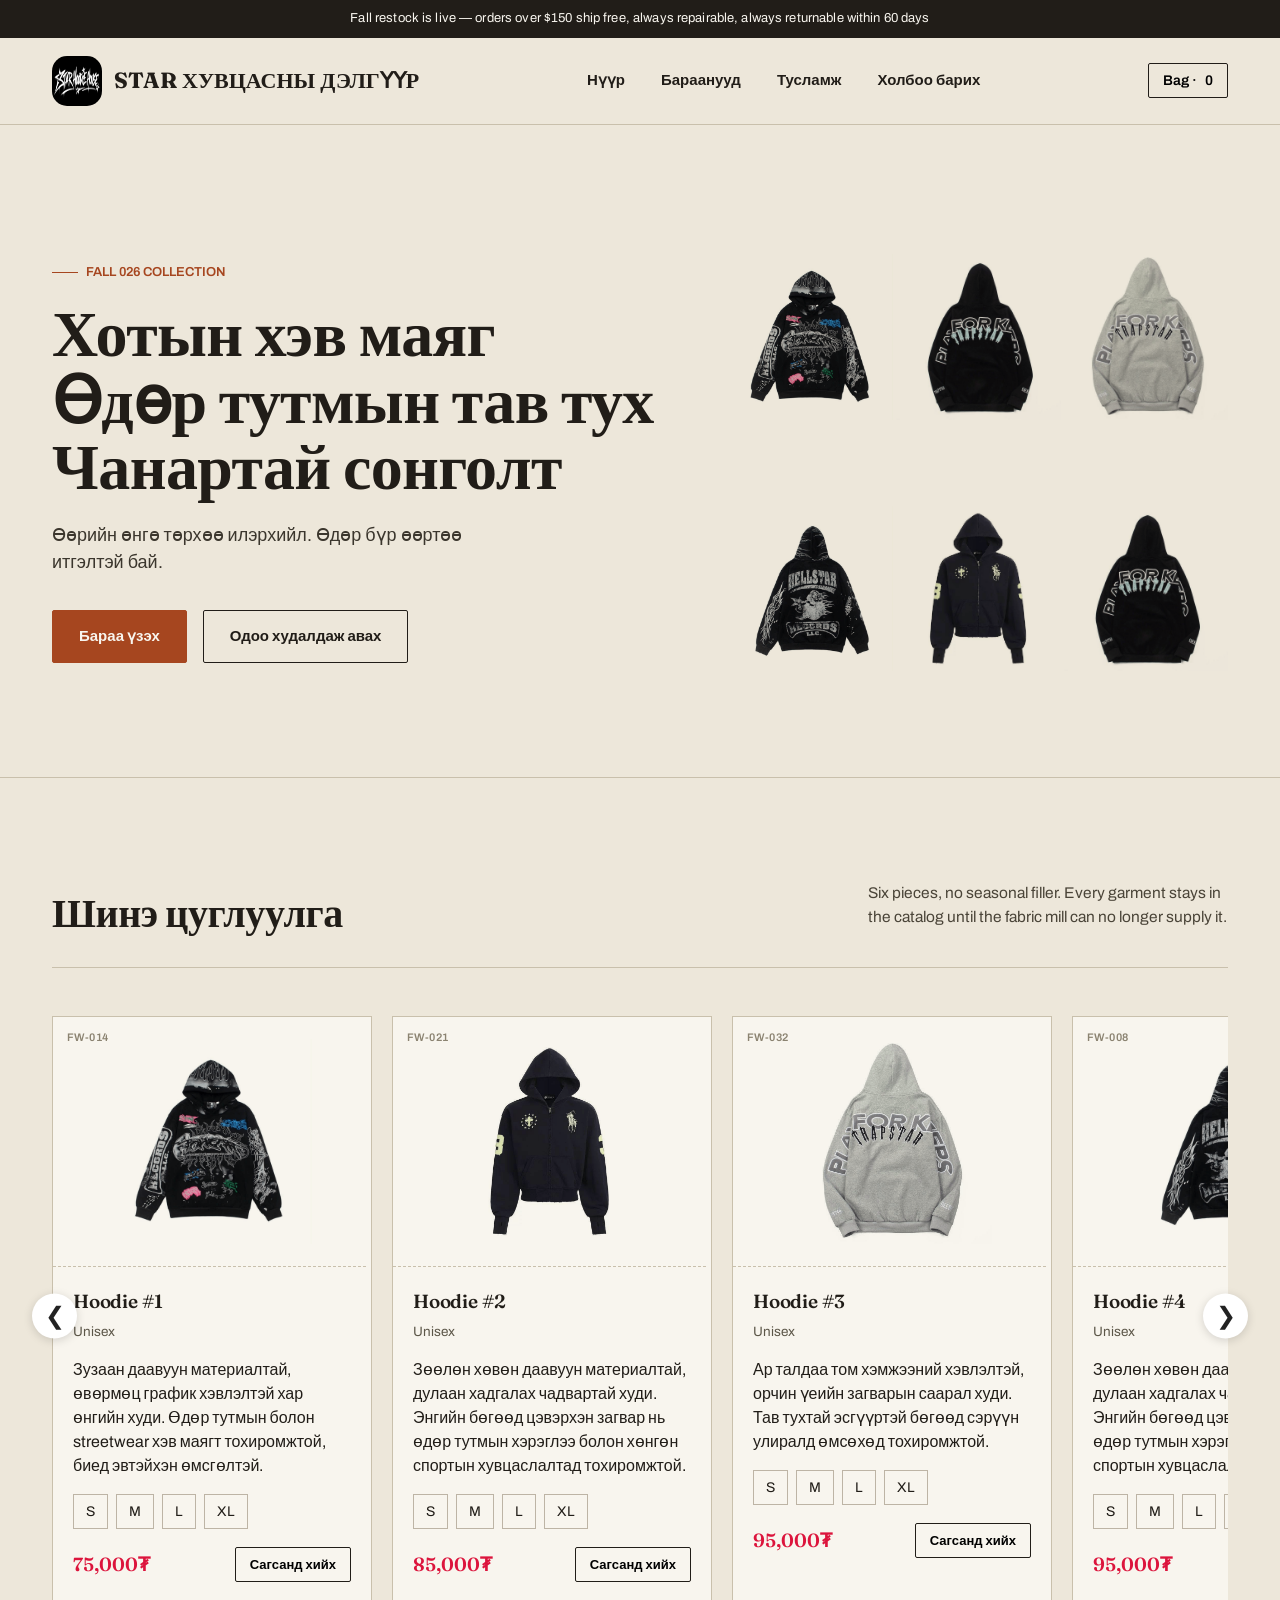
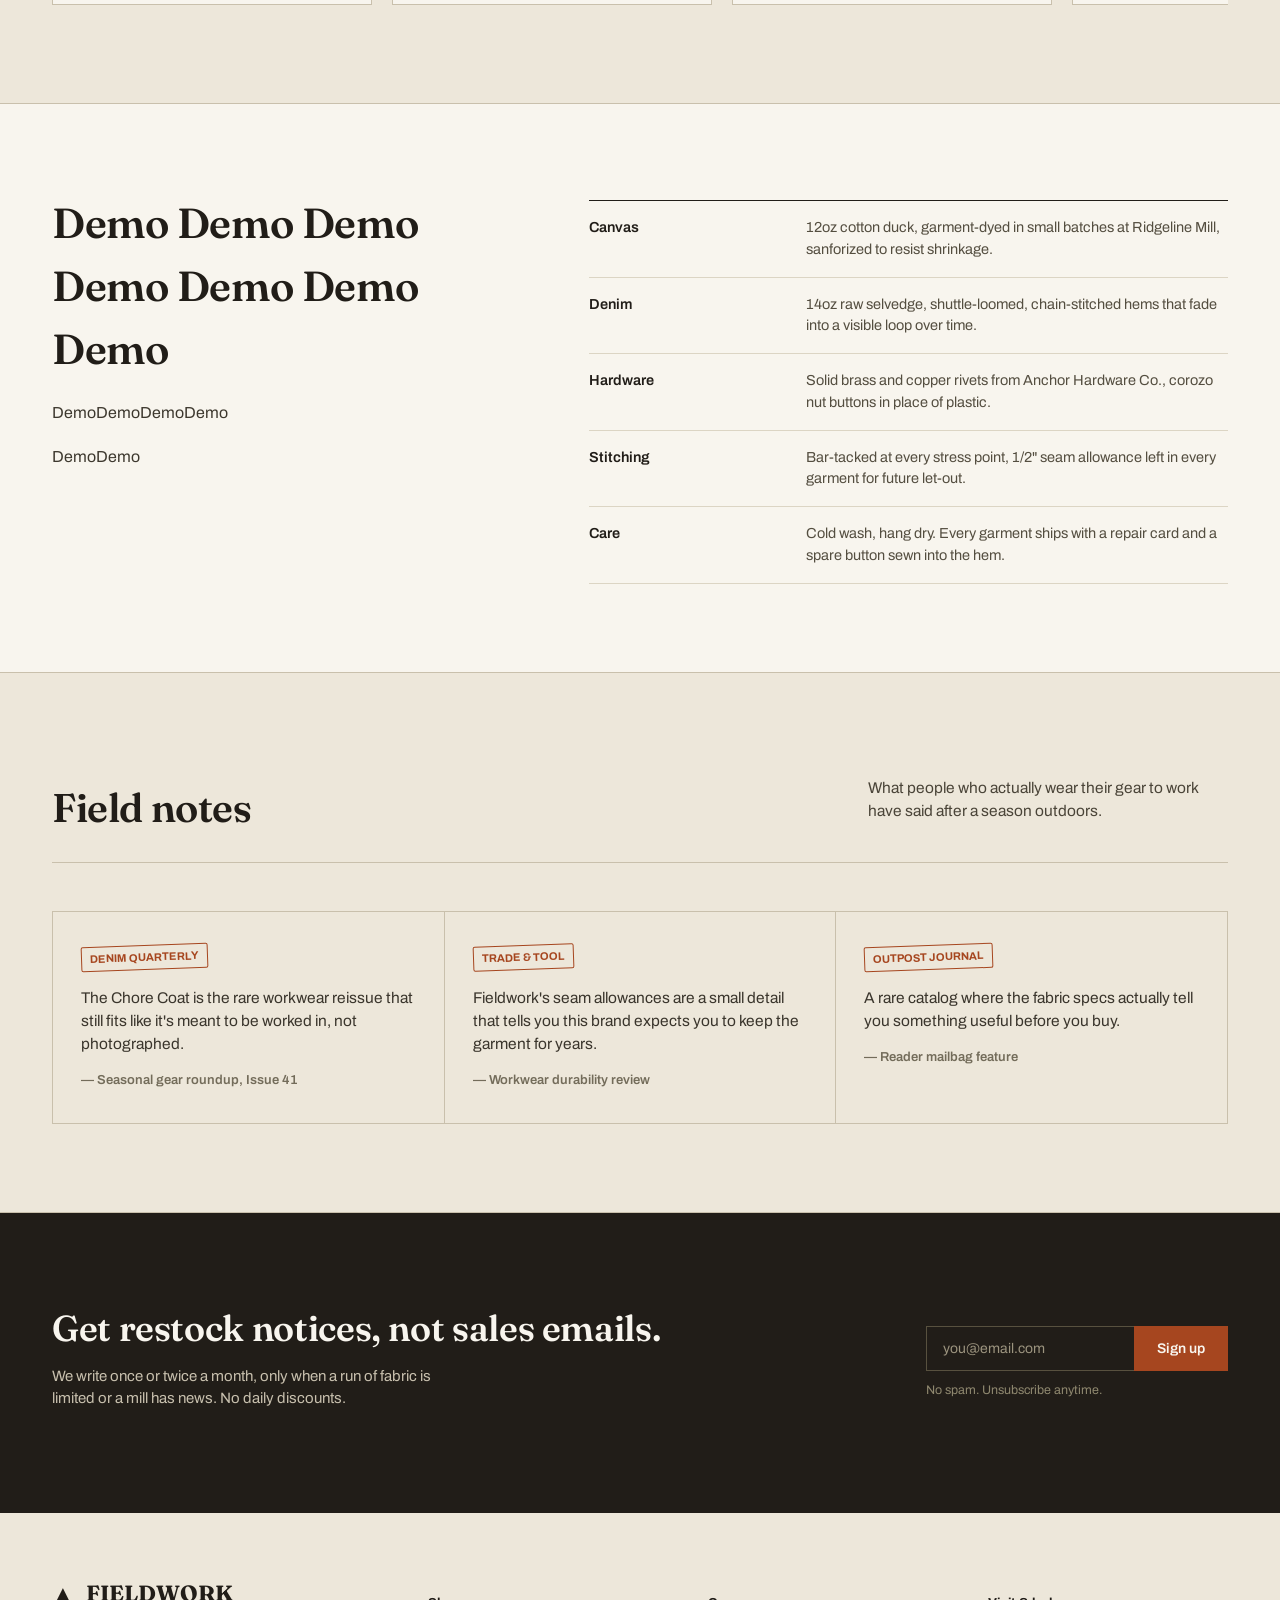
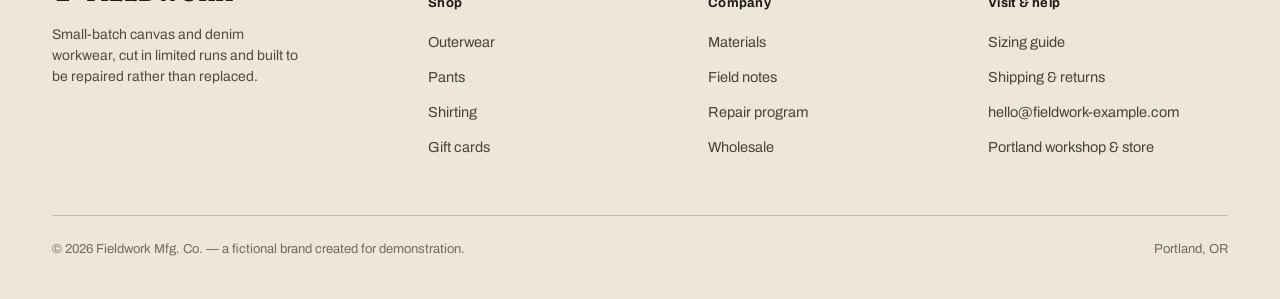
==== index.html @ ae091e3e "Rename index file" ====
<!DOCTYPE html>
<html lang="mn"> <!--language-->
<head>
<meta charset="UTF-8">
<meta name="viewport" content="width=device-width, initial-scale=1.0">
<title>STARstore</title>
<meta name="description" content="Fieldwork makes durable canvas and denim workwear, cut for movement and built to be repaired for decades.">
<link rel="preconnect" href="https://fonts.googleapis.com">
<link rel="preconnect" href="https://fonts.gstatic.com" crossorigin>
<link href="https://fonts.googleapis.com/css2?family=Fraunces:opsz,wght@9..144,400;9..144,500;9..144,600;9..144,700&family=Archivo:wght@400;500;600;700&display=swap" rel="stylesheet">
<link rel="stylesheet" href="style.css">
</head>

<body>


<div class="announce">Fall restock is live — orders over $150 ship free, always repairable, always returnable within 60 days</div>

<header class="site">
  <div class="nav">

    <!-- <a href="#top" class="logo"><span class="mark">▲</span> STAR HOODIE SHOP</a>  -->
    <!-- LOGO: -->
     <a href="#top" class="logo"><img src="star-logo.jpeg" alt="Logo" class="logo-img">STAR ХУВЦАСНЫ ДЭЛГҮҮР</a>
    <nav class="nav-links" id="navLinks">
      <a href="#collection">Нүүр</a>
      <a href="#craft">Бараанууд</a>
      <a href="#press">Тусламж</a>
      <a href="#contact">Холбоо барих</a> 
      <!-- &amp; contact-Demo -->
    </nav>
    <div class="nav-right">
      <button class="bag-btn" id="bagBtn" aria-label="View bag">
        Bag · <span id="bagCount">0</span>
      </button>
      <button class="menu-toggle" id="menuToggle" aria-label="Toggle menu" aria-expanded="false"> <!-- HUMBURGER BUTTON FOR MOBILE WITH-->
        <span></span><span></span><span></span> <!-- THIS SHOW HORIZONTAL MENU INCUDING THE MATERIALS, FIELD NOTES AND CONTACT -->
      </button>
    </div>

  </div>
</header>

<main id="top">
  <!-- HERO -->
  <section class="hero">
    <div class="wrap hero-grid">
      <div>
        <div class="kicker">FALL 026 COLLECTION</div>
        <h1>Хотын хэв маяг<br>Өдөр тутмын тав тух<br>Чанартай сонголт</h1>
        <p class="lede">Өөрийн өнгө төрхөө илэрхийл. Өдөр бүр өөртөө итгэлтэй бай. </p>
        <div class="hero-ctas">
          <a href="#collection" class="btn-primary">Бараа үзэх</a>
          <a href="#craft" class="btn-ghost">Одоо худалдаж авах</a>
        </div>
      </div>
      <div class="swatch-board" role="img" aria-label="bla bla.">
        <!-- <div class="swatch sw1"><img src="images/hoodie-2.png" alt="hh"></div>
        <div class="swatch sw2"><span>OLIVE RIPSTOP</span></div>
        <div class="swatch sw3"><span>14oz SELVEDGE</span></div>
        <div class="swatch sw4"><span>UNDYED DUCK</span></div>
        <div class="swatch sw5"><span>WAXED COTTON</span></div>
        <div class="swatch sw6"><span>LOOPBACK JERSEY</span></div> -->
        <div class="swatch sw1"><img src="images/sw1.png" alt="hoodie"></div>
        <div class="swatch sw2"><img src="images/sw2.png" alt="tshirt"></div>
        <div class="swatch sw3"><img src="images/sw3.png" alt="jacket"></div>
        <div class="swatch sw4"><img src="images/sw4.png" alt="pants"></div>
        <div class="swatch sw5"><img src="images/sw5.png" alt="cap"></div>
        <div class="swatch sw6"><img src="images/sw6.png" alt="bag"></div>
      </div>
    </div>
  </section>

  <!-- COLLECTION -->
  <section class="collection" id="collection">
    <div class="wrap">
      <div class="section-head">
        <h2>Шинэ цуглуулга</h2>
        <p>Six pieces, no seasonal filler. Every garment stays in the catalog until the fabric mill can no longer supply it.</p>
      </div>

    <div class="products-wrapper">
      <button class="scroll-btn left" id="leftBtn">❮</button>
      <div class="grid-products" id="productGrid">
        <!-- Product 1 -->
        <div class="card">
          <div class="card-art">
            <span class="code">FW-014</span>
            <!-- <svg viewBox="0 0 120 120"><path d="M35 18 L20 30 L28 42 L35 36 L35 104 L85 104 L85 36 L92 42 L100 30 L85 18 L70 26 L50 26 Z"/><line x1="60" y1="30" x2="60" y2="104"/><path d="M35 36 L35 60 M85 36 L85 60"/><circle cx="45" cy="50" r="1.6"/><circle cx="45" cy="62" r="1.6"/></svg> -->
             <img src="images/sw1.png" alt="Black Hoodie">
          </div>
          <div class="card-body">
            <h3>Hoodie #1</h3>
            <div class="card-meta"><span>Unisex</span></div>
            <!-- <div class="card-meta"><span>Rust canvas</span><span>Unisex</span></div> -->
            <p>Зузаан даавуун материалтай, өвөрмөц график хэвлэлтэй хар өнгийн худи. Өдөр тутмын болон streetwear хэв маягт тохиромжтой, биед эвтэйхэн өмсгөлтэй.</p>
            <!-- <ul class="card-specs">
              <li>12oz cotton canvas</li>
              <li>Corozo buttons</li>
              <li>4 pockets</li>
            </ul> -->
            <div class="sizes">
              <span class="size">S</span>
              <span class="size">M</span>
              <span class="size">L</span>
              <span class="size">XL</span>
            </div>
            <div class="card-foot">
              <span class="price">75,000₮</span>
              <button class="add-btn">Сагсанд хийх</button>
            </div>
          </div>
        </div>

        <!-- Product 2 -->
        <div class="card">
          <div class="card-art">
            <span class="code">FW-021</span>
            <!-- <svg viewBox="0 0 120 120"><path d="M40 15 L80 15 L84 30 L60 22 L36 30 Z"/><path d="M36 30 L20 100 L45 105 L52 45 L60 45 L68 45 L75 105 L100 100 L84 30 Z"/><line x1="60" y1="45" x2="60" y2="100"/></svg> -->
            <img src="images/sw5.png" alt="Black Hoodie">
          </div>
          <div class="card-body">
            <h3>Hoodie #2</h3>
            <div class="card-meta"><span>Unisex</span></div>
            <!-- <div class="card-meta"><span>Undyed duck</span><span>Unisex</span></div> -->
            <!-- <ul class="card-specs">
              <li>11oz duck canvas</li>
              <li>Gusseted crotch</li>
              <li>Hammer loop</li>
            </ul> -->
            <p>Зөөлөн хөвөн даавуун материалтай, дулаан хадгалах чадвартай худи. Энгийн бөгөөд цэвэрхэн загвар нь өдөр тутмын хэрэглээ болон хөнгөн спортын хувцаслалтад тохиромжтой.</p>
            <div class="sizes">
              <span class="size">S</span>
              <span class="size">M</span>
              <span class="size">L</span>
              <span class="size">XL</span>
            </div>
            <div class="card-foot">
              <span class="price">85,000₮</span>
              <button class="add-btn">Сагсанд хийх</button>
            </div>
          </div>
        </div>

        <!-- Product 3 -->
        
        <div class="card">
          <div class="card-art">
            <span class="code">FW-032</span>
            <img src="images/sw3.png" alt="Black Hoodie">
          </div>
          <div class="card-body">
            <h3>Hoodie #3</h3>
            <div class="card-meta"><span>Unisex</span></div>
            <p>Ар талдаа том хэмжээний хэвлэлтэй, орчин үеийн загварын саарал худи. Тав тухтай эсгүүртэй бөгөөд сэрүүн улиралд өмсөхөд тохиромжтой.
            <div class="sizes">
              <span class="size">S</span>
              <span class="size">M</span>
              <span class="size">L</span>
              <span class="size">XL</span>
            </div>
            </p>
            <div class="card-foot">
              <span class="price">95,000₮</span>
              <button class="add-btn">Сагсанд хийх</button>
            </div>
          </div>
        </div>

        <!-- Product 4 -->
        <div class="card">
          <div class="card-art">
            <span class="code">FW-008</span>
            <!-- <svg viewBox="0 0 120 120"><path d="M42 20 L30 20 L18 34 L28 44 L42 36 L42 100 L78 100 L78 36 L92 44 L102 34 L90 20 L78 20 L70 28 L50 28 Z"/></svg> -->
             <img src="images/sw4.png" alt="hoodie4">
          </div>
          <div class="card-body">
            <h3>Hoodie #4</h3>
            <div class="card-meta"><span>Unisex</span></div>
            <!-- <ul class="card-specs">
              <li>8oz cotton jersey</li>
              <li>Chest pocket</li>
              <li>Ribbed collar</li>
            </ul> -->
            <p>Зөөлөн хөвөн даавуун материалтай, дулаан хадгалах чадвартай худи. 
              Энгийн бөгөөд цэвэрхэн загвар нь өдөр тутмын хэрэглээ болон хөнгөн спортын хувцаслалтад тохиромжтой.</p>
            <div class="sizes">
              <span class="size">S</span>
              <span class="size">M</span>
              <span class="size">L</span>
              <span class="size">XL</span>
            </div>
            <div class="card-foot">
              <span class="price">95,000₮</span>
              <button class="add-btn">Сагсанд хийх</button>
            </div>
          </div>
        </div>

        <!-- Product 5 -->
        <div class="card">
          <div class="card-art">
            <span class="code">FW-045</span>
            <!-- <svg viewBox="0 0 120 120"><path d="M38 16 L82 16 L86 32 L60 24 L34 32 Z"/><path d="M34 32 L16 40 L24 56 L36 50 L28 104 L92 104 L84 50 L96 56 L104 40 L86 32 Z"/><line x1="60" y1="24" x2="60" y2="104" stroke-dasharray="2 3"/></svg> -->
             <img src="images/sw5.png" alt="hoodie5">
          </div>
          <div class="card-body">
            <h3>Hoodie #5</h3>
            <div class="card-meta"><span>Unisex</span></div>
            <p>Зөөлөн хөвөн даавуун материалтай, дулаан хадгалах чадвартай худи. Энгийн бөгөөд цэвэрхэн загвар нь өдөр тутмын хэрэглээ болон хөнгөн спортын хувцаслалтад тохиромжтой.</p>
            <div class="sizes">
              <span class="size">S</span>
              <span class="size">M</span>
              <span class="size">L</span>
              <span class="size">XL</span>
            </div>
            <div class="card-foot">
              <span class="price">95,000₮</span>
              <button class="add-btn">Сагсанд хийх</button>
            </div>
          </div>
        </div>

        <!-- Product 6 -->
        <div class="card">
          <div class="card-art">
            <span class="code">FW-052</span>
            <!-- <svg viewBox="0 0 120 120"><path d="M40 18 L18 28 L26 42 L40 34 L40 102 L80 102 L80 34 L94 42 L102 28 L80 18 L66 26 L54 26 Z"/><path d="M40 34 L40 55 L80 55 L80 34"/></svg> -->
             <img src="images/sw6.png" alt="hoodie6">
          </div>
          <div class="card-body">
            <h3>Hoodie #6</h3>
            <div class="card-meta"><span>Unisex</span></div>
            <p>Зөөлөн хөвөн даавуун материалтай, дулаан хадгалах чадвартай худи. 
              Энгийн бөгөөд цэвэрхэн загвар нь өдөр тутмын хэрэглээ болон хөнгөн спортын хувцаслалтад тохиромжтой.</p>
            <div class="sizes">
              <span class="size">S</span>
              <span class="size">M</span>
              <span class="size">L</span>
              <span class="size">XL</span>
            </div>
            <div class="card-foot">
              <span class="price">$158</span>
              <button class="add-btn">Сагсанд хийх</button>
            </div>
          </div>
        </div>
      </div>
      <button class="scroll-btn right" id="rightBtn">❯</button>
    </div>
    

  </div>

  </section>

  <!-- CRAFT / MATERIALS -->
  <section class="craft" id="craft">
    <div class="wrap craft-grid">
      <div>
        <h2>Demo Demo Demo Demo Demo Demo Demo</h2>
        <p>DemoDemoDemoDemo</p>
        <p>DemoDemo</p>
      </div>
      <table class="spec-table">
        <tr><td>Canvas</td><td>12oz cotton duck, garment-dyed in small batches at Ridgeline Mill, sanforized to resist shrinkage.</td></tr>
        <tr><td>Denim</td><td>14oz raw selvedge, shuttle-loomed, chain-stitched hems that fade into a visible loop over time.</td></tr>
        <tr><td>Hardware</td><td>Solid brass and copper rivets from Anchor Hardware Co., corozo nut buttons in place of plastic.</td></tr>
        <tr><td>Stitching</td><td>Bar-tacked at every stress point, 1/2" seam allowance left in every garment for future let-out.</td></tr>
        <tr><td>Care</td><td>Cold wash, hang dry. Every garment ships with a repair card and a spare button sewn into the hem.</td></tr>
      </table>
    </div>
  </section>

  <!-- PRESS -->
  <section class="press" id="press">
    <div class="wrap">
      <div class="section-head">
        <h2>Field notes</h2>
        <p>What people who actually wear their gear to work have said after a season outdoors.</p>
      </div>
      <div class="press-row">
        <div class="press-item">
          <span class="stamp">DENIM QUARTERLY</span>
          <p>The Chore Coat is the rare workwear reissue that still fits like it's meant to be worked in, not photographed.</p>
          <div class="who">— Seasonal gear roundup, Issue 41</div>
        </div>
        <div class="press-item">
          <span class="stamp">TRADE &amp; TOOL</span>
          <p>Fieldwork's seam allowances are a small detail that tells you this brand expects you to keep the garment for years.</p>
          <div class="who">— Workwear durability review</div>
        </div>
        <div class="press-item">
          <span class="stamp">OUTPOST JOURNAL</span>
          <p>A rare catalog where the fabric specs actually tell you something useful before you buy.</p>
          <div class="who">— Reader mailbag feature</div>
        </div>
      </div>
    </div>
  </section>

  <!-- NEWSLETTER -->
  <section class="newsletter">
    <div class="wrap nl-grid">
      <div>
        <h2>Get restock notices, not sales emails.</h2>
        <p>We write once or twice a month, only when a run of fabric is limited or a mill has news. No daily discounts.</p>
      </div>
      <div>
        <form class="nl-form" id="nlForm">
          <input type="email" placeholder="you@email.com" required aria-label="Email address">
          <button type="submit">Sign up</button>
        </form>
        <div class="nl-note" id="nlNote">No spam. Unsubscribe anytime.</div>
      </div>
    </div>
  </section>
</main>

<!-- FOOTER -->
<footer id="contact">
  <div class="wrap">
    <div class="foot-grid">
      <div class="foot-brand">
        <a href="#top" class="logo"><span class="mark">▲</span> FIELDWORK</a>
        <p>Small-batch canvas and denim workwear, cut in limited runs and built to be repaired rather than replaced.</p>
      </div>
      <div class="foot-col">
        <h4>Shop</h4>
        <ul>
          <li><a href="#collection">Outerwear</a></li>
          <li><a href="#collection">Pants</a></li>
          <li><a href="#collection">Shirting</a></li>
          <li><a href="#collection">Gift cards</a></li>
        </ul>
      </div>
      <div class="foot-col">
        <h4>Company</h4>
        <ul>
          <li><a href="#craft">Materials</a></li>
          <li><a href="#press">Field notes</a></li>
          <li><a href="#">Repair program</a></li>
          <li><a href="#">Wholesale</a></li>
        </ul>
      </div>
      <div class="foot-col">
        <h4>Visit &amp; help</h4>
        <ul>
          <li><a href="#">Sizing guide</a></li>
          <li><a href="#">Shipping &amp; returns</a></li>
          <li><a href="mailto:hello@fieldwork-example.com">hello@fieldwork-example.com</a></li>
          <li><a href="#">Portland workshop &amp; store</a></li>
        </ul>
      </div>
    </div>
    <div class="foot-bottom">
      <span>© 2026 Fieldwork Mfg. Co. — a fictional brand created for demonstration.</span>
      <span>Portland, OR</span>
    </div>
  </div>
</footer>

<script src="script.js"></script>

</body>
</html>
---- style.css ----
:root{
    --cream:#EDE7DA;
    --bone:#F8F5EE;
    --ink:#211D18;
    --rust:#A6461F;
    --rust-dark:#833619;
    --olive:#565C41;
    --line:#C9C0AC;
    --line-soft:#DCD5C4;
    --max:1240px;
  }
  *{box-sizing:border-box;}
  html{scroll-behavior:smooth;}
  body{
    margin:0;
    background:var(--cream);
    color:var(--ink);
    font-family:'Archivo',sans-serif;
    -webkit-font-smoothing:antialiased;
    line-height:1.5;
  }
  h1,h2,h3,.serif{
    font-family:'Fraunces',serif;
    font-weight:600;
    margin:0;
    letter-spacing:-0.01em;
  }
  a{color:inherit;text-decoration:none;}
  img,svg{display:block;max-width:100%;}
  .wrap{max-width:var(--max);margin:0 auto;padding:0 32px;}
  button{font-family:inherit;cursor:pointer;}
  :focus-visible{outline:2px solid var(--rust);outline-offset:3px;}
  @media (prefers-reduced-motion: reduce){
    *{animation-duration:0.01ms !important; transition-duration:0.01ms !important;}
  }

  /* ---------- Announcement ---------- */
  .announce{
    background:var(--ink);
    color:var(--bone);
    text-align:center;
    font-size:13px;
    padding:9px 16px;
    letter-spacing:0.01em;
  }

  /* ---------- Header ---------- */
  header.site{
    position:sticky; top:0; z-index:50;
    background:rgba(237,231,218,0.94);
    backdrop-filter:blur(6px);
    border-bottom:1px solid var(--line);
  }
  .nav{
    display:flex; align-items:center; justify-content:space-between;
    padding:18px 32px;
    max-width:var(--max); margin:0 auto;
  }
  .logo{
    font-family:'Fraunces',serif; 
    font-weight:700;
     font-size:22px;
    display:flex; 
    align-items:center; /*centering the logo along with the text*/
    gap:12px; /* gap between the logo and text*/
  }
/* my logo here: */
  .logo-img {
    height: 50px;
    width: 50px;
    border-radius: 30%;
    }
/* 
  .logo .mark{
    color:var(--rust);
  } */
  .nav-links{ 
    display:flex; /*FLEXBOX-CONTAINER: makes the menu items vertical*/
    gap:36px;
    font-size:15px;
    font-weight:500;
  }

  .nav-links a{
    position:relative;
     padding:4px 0;
     font-weight: 700;
    }
    
  .nav-links a::after{
    content:""; position:absolute; left:0; right:0; bottom:0; height:1px;
    background:var(--rust); transform:scaleX(0); transform-origin:left;
    transition:transform .25s ease;
  }
  .nav-links a:hover::after{transform:scaleX(1);}

  .nav-right{
    display:flex;
    align-items:center;
    gap:22px;
    }

  .bag-btn{
    display:flex; align-items:center; gap:8px;
    background:none; border:1px solid var(--ink); border-radius:2px;
    padding:9px 14px; font-size:14px; font-weight:600;
    transition:background .2s ease, color .2s ease;
  }
  .bag-btn:hover{background:var(--ink); color:var(--bone);}
  .menu-toggle{display:none; background:none; border:none; padding:4px;}
  .menu-toggle span{display:block; width:22px; height:2px; background:var(--ink); margin:5px 0;}

  @media (max-width:860px){
    .nav-links{
      position:fixed; top:63px; left:0; right:0; bottom:0;
      background:var(--bone); flex-direction:column; gap:0;
      padding:8px 32px 32px; transform:translateY(-8px); opacity:0; pointer-events:none;
      transition:opacity .2s ease, transform .2s ease;
    }
    .nav-links.open{opacity:1; pointer-events:auto; transform:translateY(0);}
    .nav-links a{padding:16px 0; border-bottom:1px solid var(--line-soft); font-size:18px;}
    .menu-toggle{display:block;}
  }

  /* ---------- Hero ---------- */
  .hero{
    padding:88px 0 64px;
    border-bottom:1px solid var(--line);
  }
  .hero-grid{
    display:grid; grid-template-columns:1.1fr 0.9fr; gap:64px; align-items:center;
  }
  .kicker{
    font-size:13px; color:var(--rust); font-weight:600;
    display:flex; align-items:center; gap:8px; margin-bottom:18px;
  }
  .kicker::before{content:""; width:26px; height:1px; background:var(--rust);}
  .hero h1{
    font-size:clamp(38px,5.4vw,64px);
    line-height:1.04;
  }
  .hero p.lede{
    margin-top:22px; font-size:18px; max-width:46ch; color:#3B362D;
  }
  .hero-ctas{margin-top:34px; display:flex; gap:16px; flex-wrap:wrap;}
  .btn-primary{
    background:var(--rust); color:var(--bone); border:1px solid var(--rust);
    padding:14px 26px; font-weight:600; font-size:15px; border-radius:2px;
    transition:background .2s ease, border-color .2s ease;
  }
  .btn-primary:hover{background:var(--rust-dark); border-color:var(--rust-dark);}
  .btn-ghost{
    background:none; border:1px solid var(--ink); color:var(--ink);
    padding:14px 26px; font-weight:600; font-size:15px; border-radius:2px;
    transition:background .2s ease, color .2s ease;
  }
  .btn-ghost:hover{background:var(--ink); color:var(--bone);}

  .swatch-board{
    display:grid; 
    grid-template-columns:repeat(3,1fr);
     gap:2px;
    /* border:1px solid var(--ink); */
     aspect-ratio:1/1;
  }
  .swatch{
    position:relative;
     overflow:hidden;
    }
    .swatch img{
        width:100%;
        height:100%;
        object-fit:contain;   /* зураг бүтнээрээ харагдана */
        object-position:center;
        display:block;
        mix-blend-mode: multiply;
    }
  /* .swatch span{
    position:absolute; bottom:8px; left:9px; font-size:10.5px; font-weight:600;
    color:var(--bone); letter-spacing:0.03em;
  } */
  /* .sw1{background:repeating-linear-gradient(45deg,#8a4224,#8a4224 6px,#9c4d2b 6px,#9c4d2b 12px);}
  .sw2{background:repeating-linear-gradient(0deg,#4c5138,#4c5138 4px,#5a5f43 4px,#5a5f43 8px),repeating-linear-gradient(90deg,rgba(0,0,0,0.08),rgba(0,0,0,0.08) 4px,transparent 4px,transparent 8px);}
  .sw3{background:#2b2723; background-image:repeating-linear-gradient(90deg,rgba(255,255,255,0.05) 0 2px,transparent 2px 9px);}
  .sw4{background:#d8cdae; background-image:repeating-linear-gradient(0deg,rgba(0,0,0,0.06) 0 1px,transparent 1px 6px),repeating-linear-gradient(90deg,rgba(0,0,0,0.06) 0 1px,transparent 1px 6px);}
  .sw4 span{color:var(--ink);}
  .sw5{background:#3c3128; background-image:repeating-linear-gradient(135deg,rgba(255,255,255,0.05) 0 3px,transparent 3px 10px);}
  .sw6{background:#6b7150; background-image:repeating-linear-gradient(-45deg,rgba(0,0,0,0.1) 0 2px,transparent 2px 8px);} */

  /* ---------- Section shell ---------- */
  section{padding:88px 0;}
  .section-head{
    display:flex; justify-content:space-between; align-items:flex-end;
    gap:24px; margin-bottom:48px; flex-wrap:wrap;
    border-bottom:1px solid var(--line); padding-bottom:24px;
  }
  .section-head h2{font-size:clamp(28px,3.4vw,40px);}
  .section-head p{max-width:40ch; color:#4a4438; font-size:15.5px;}

  /* ---------- Collection ---------- */
  .collection{border-bottom:1px solid var(--line);}


  .products-wrapper {
    position: relative;
  }
  .grid-products{
    display:flex; 
  }
  /* grid-template-columns:repeat(3,1fr); gap:28px; */

  .grid-products {
    display: flex;
    gap: 20px;
    overflow-x: auto;
    overflow-y: hidden;
    flex-wrap: nowrap;
    padding-bottom: 10px;
    scroll-behavior: smooth;
  }

  .grid-products .card {
    flex: 0 0 320px; /* card width */
  }

  .scroll-btn {
    position: absolute;
    top: 50%;
    transform: translateY(-50%);
    width: 45px;
    height: 45px;
    border: none;
    border-radius: 50%;
    cursor: pointer;
    font-size: 24px;
    z-index: 10;

    background: white;
    color: #222;
    box-shadow: 0 2px 10px rgba(0,0,0,.15);
  }

   .scroll-btn.left {
    left: -20px;
   }

  .scroll-btn.right {
    right: -20px;
  }
  .card{
    background:var(--bone);
    border:1px solid var(--line);
  }
  
  .card-art{
    aspect-ratio:4/3.2; display:flex; align-items:center; justify-content:center;
    border-bottom:1px dashed var(--line);
    padding:22px;
    position:relative;
    
  }
  .card-art .code{
    position:absolute; top:12px; left:14px; font-size:11px; letter-spacing:0.04em;
    color:#8b8371; font-weight:600;
  }
  .card-art svg{width:100%; height:100%; stroke:var(--ink); fill:none; stroke-width:1.4;}
  .card-body{padding:20px 20px 22px;}
  .card-body h3{font-size:19px; font-weight:600;}
  .card-art {
    height: 250px;   /* choose a value that fits your biggest image */
    display: flex;
    align-items: center;
    justify-content: center;
}
.card-art img {
    max-width: 100%;
    max-height: 100%;
    object-fit: contain;
    mix-blend-mode: multiply; /*remove the background as a transparent but only works for pure white*/
}

.sizes {
    display: flex;
    gap: 8px;
    margin-top: 10px;
    margin-bottom: 15px;
    border: none;
}
   .size {
    border: 1px solid #bdb4a5;
    padding: 6px 12px;
    font-size: 14px;
    cursor: pointer;
    transition: 0.2s;
   }
    .size:hover {
    background: #222;
    color: white;
   }
  .card-meta{
    display:flex; justify-content:space-between; margin-top:6px;
    font-size:13.5px; color:#5c5648;
  }
  .card-specs{
    margin:14px 0 0; padding:0; list-style:none;
    font-size:12.5px; color:#6d6656;
    display:flex; flex-wrap:wrap; gap:6px 10px;
  }
  .card-specs li{
    border:1px solid var(--line); padding:3px 8px; border-radius:2px;
  }
  .card-foot{
    display:flex; justify-content:space-between; align-items:center;
    margin-top:18px;
    font-weight: 500;
    color: crimson;
  }
  .price{font-family:'Fraunces',serif; font-weight:600; font-size:19px;}
  .add-btn{
    background:none; border:1px solid var(--ink); font-size:13px; font-weight:600;
    padding:9px 14px; border-radius:2px; transition:background .18s ease,color .18s ease;
  }
  .add-btn:hover{background:var(--ink); color:var(--bone);}
  .add-btn.added{background:var(--olive); border-color:var(--olive); color:var(--bone);}

  @media (max-width:980px){
    .grid-products{grid-template-columns:repeat(2,1fr);}
  }
  @media (max-width:640px){
    .grid-products{grid-template-columns:1fr;}
    .hero-grid{grid-template-columns:1fr;}
  }

  /* ---------- Craft / materials ---------- */
  .craft{
    border-bottom:1px solid var(--line);
    background:var(--bone);
  }
  .craft-grid{
    display:grid; grid-template-columns:0.85fr 1.15fr; gap:64px; align-items:start;
  }
  .craft h2{font-size:clamp(28px,3.6vw,42px); max-width:14ch;}
  .craft p{margin-top:20px; font-size:16px; color:#3d382e; max-width:44ch;}
  .spec-table{width:100%; border-collapse:collapse; margin-top:8px;}
  .spec-table tr{border-bottom:1px solid var(--line-soft);}
  .spec-table tr:first-child{border-top:1px solid var(--ink);}
  .spec-table td{padding:16px 0; font-size:14.5px; vertical-align:top;}
  .spec-table td:first-child{
    width:34%; font-weight:600; color:var(--ink);
  }
  .spec-table td:last-child{color:#544e40;}

  /* ---------- Press ---------- */
  .press{border-bottom:1px solid var(--line);}
  .press-row{
    display:grid; grid-template-columns:repeat(3,1fr); gap:1px;
    background:var(--line); border:1px solid var(--line);
  }
  .press-item{
    background:var(--cream); padding:32px 28px; position:relative;
  }
  .press-item .stamp{
    display:inline-block; border:1px solid var(--rust); color:var(--rust);
    font-size:11px; font-weight:700; padding:3px 8px; border-radius:2px;
    transform:rotate(-2deg); margin-bottom:16px;
  }
  .press-item p{font-size:15.5px; color:#3a352c; margin:0;}
  .press-item .who{margin-top:16px; font-size:13px; font-weight:600; color:#736c5a;}
  @media (max-width:860px){.press-row{grid-template-columns:1fr;}}

  /* ---------- Newsletter ---------- */
  .newsletter{
    background:var(--ink); color:var(--bone);
  }
  .nl-grid{
    display:grid; grid-template-columns:1fr auto; gap:32px; align-items:center;
  }
  .newsletter h2{font-size:clamp(26px,3.2vw,36px); color:var(--bone);}
  .newsletter p{color:#C8C0AE; margin-top:10px; font-size:15px; max-width:44ch;}
  .nl-form{display:flex; gap:0; max-width:420px;}
  .nl-form input{
    flex:1; background:transparent; border:1px solid #58513F; border-right:none;
    color:var(--bone); padding:14px 16px; font-size:14px; font-family:inherit;
  }
  .nl-form input::placeholder{color:#9C947F;}
  .nl-form button{
    background:var(--rust); border:1px solid var(--rust); color:var(--bone);
    padding:0 22px; font-weight:600; font-size:14px;
  }
  .nl-form button:hover{background:var(--rust-dark);}
  .nl-note{font-size:12.5px; color:#8f886f; margin-top:10px;}
  @media (max-width:760px){.nl-grid{grid-template-columns:1fr;}}

  /* ---------- Footer ---------- */
  footer{padding:64px 0 40px;}
  .foot-grid{
    display:grid; grid-template-columns:1.4fr repeat(3,1fr); gap:40px;
  }
  .foot-brand p{margin-top:14px; font-size:14px; color:#524c3f; max-width:32ch;}
  .foot-col h4{font-size:13px; font-weight:700; letter-spacing:0.02em; margin-bottom:16px;}
  .foot-col ul{list-style:none; margin:0; padding:0; display:flex; flex-direction:column; gap:11px;}
  .foot-col a{font-size:14.5px; color:#4a4438;}
  .foot-col a:hover{color:var(--rust);}
  .foot-bottom{
    margin-top:56px; padding-top:24px; border-top:1px solid var(--line);
    display:flex; justify-content:space-between; flex-wrap:wrap; gap:12px;
    font-size:13px; color:#736c5a;
  }
  @media (max-width:760px){
    .foot-grid{grid-template-columns:1fr 1fr;}
  }
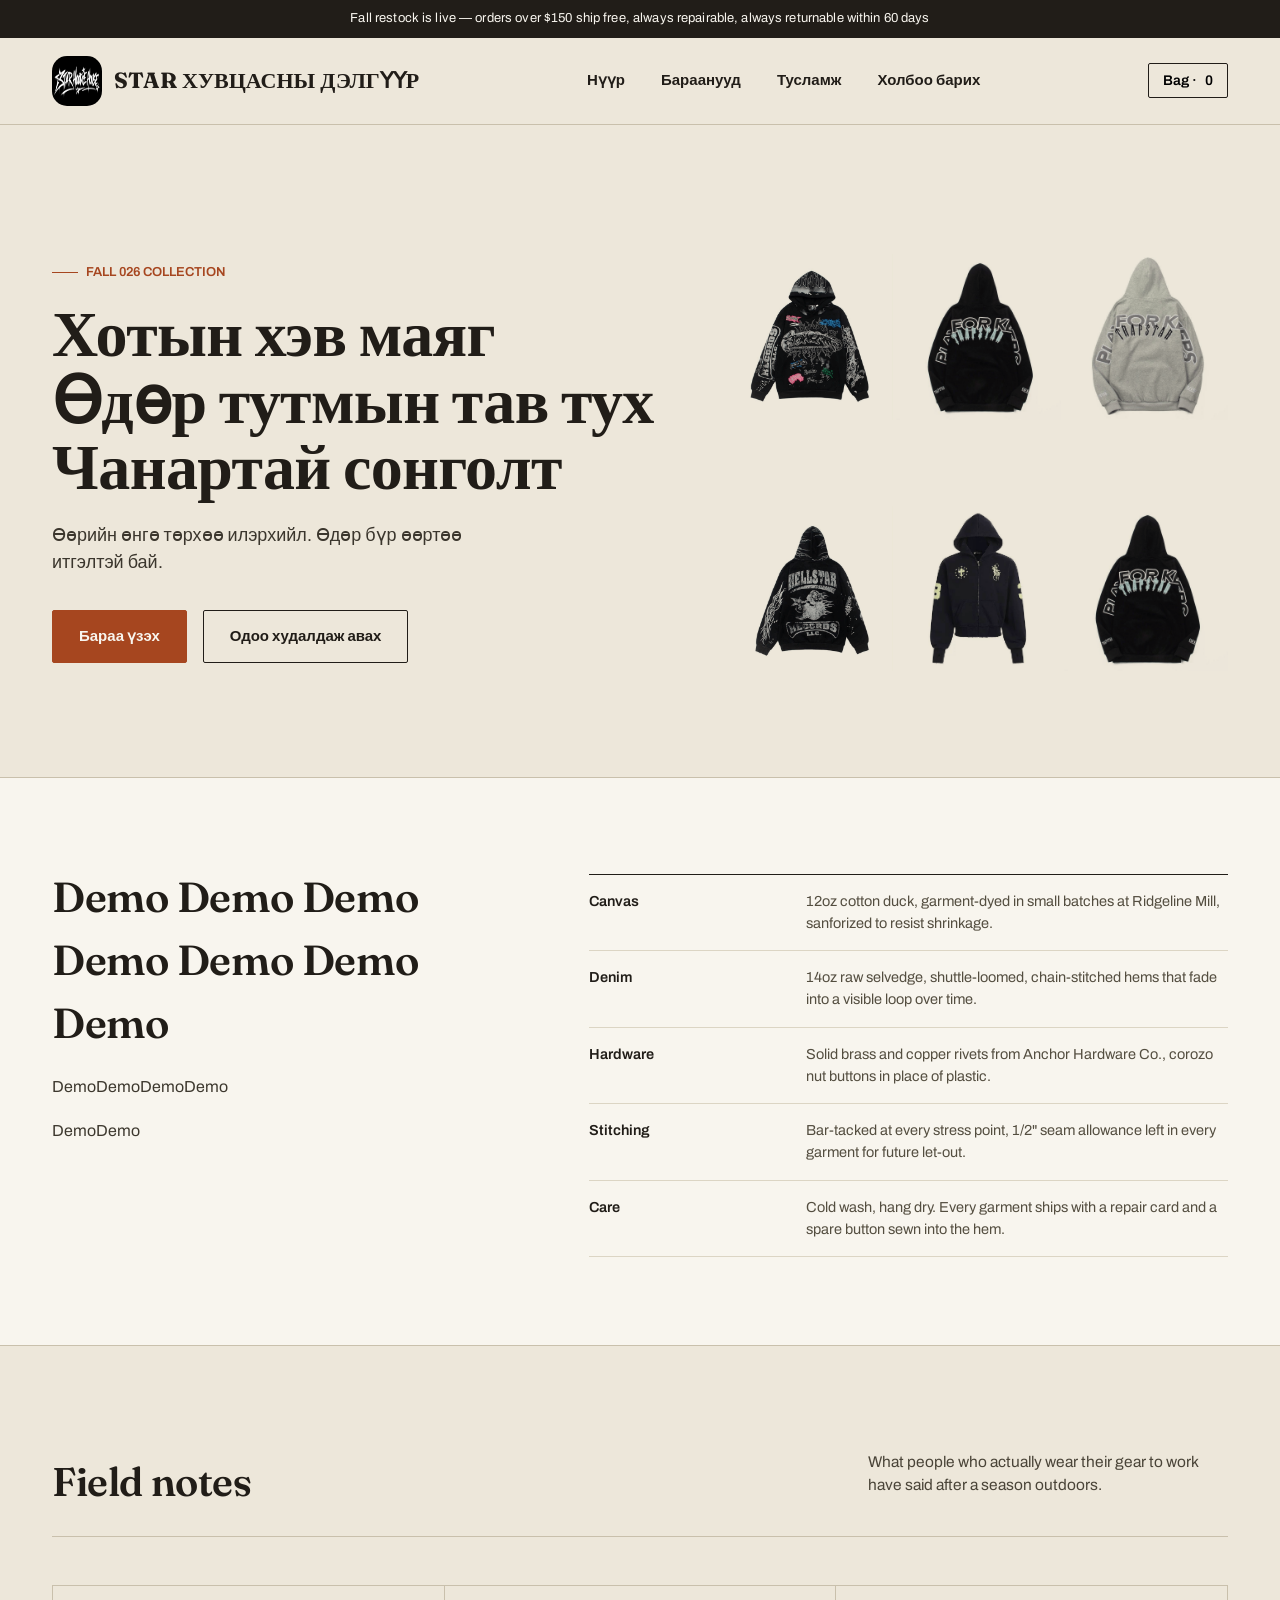
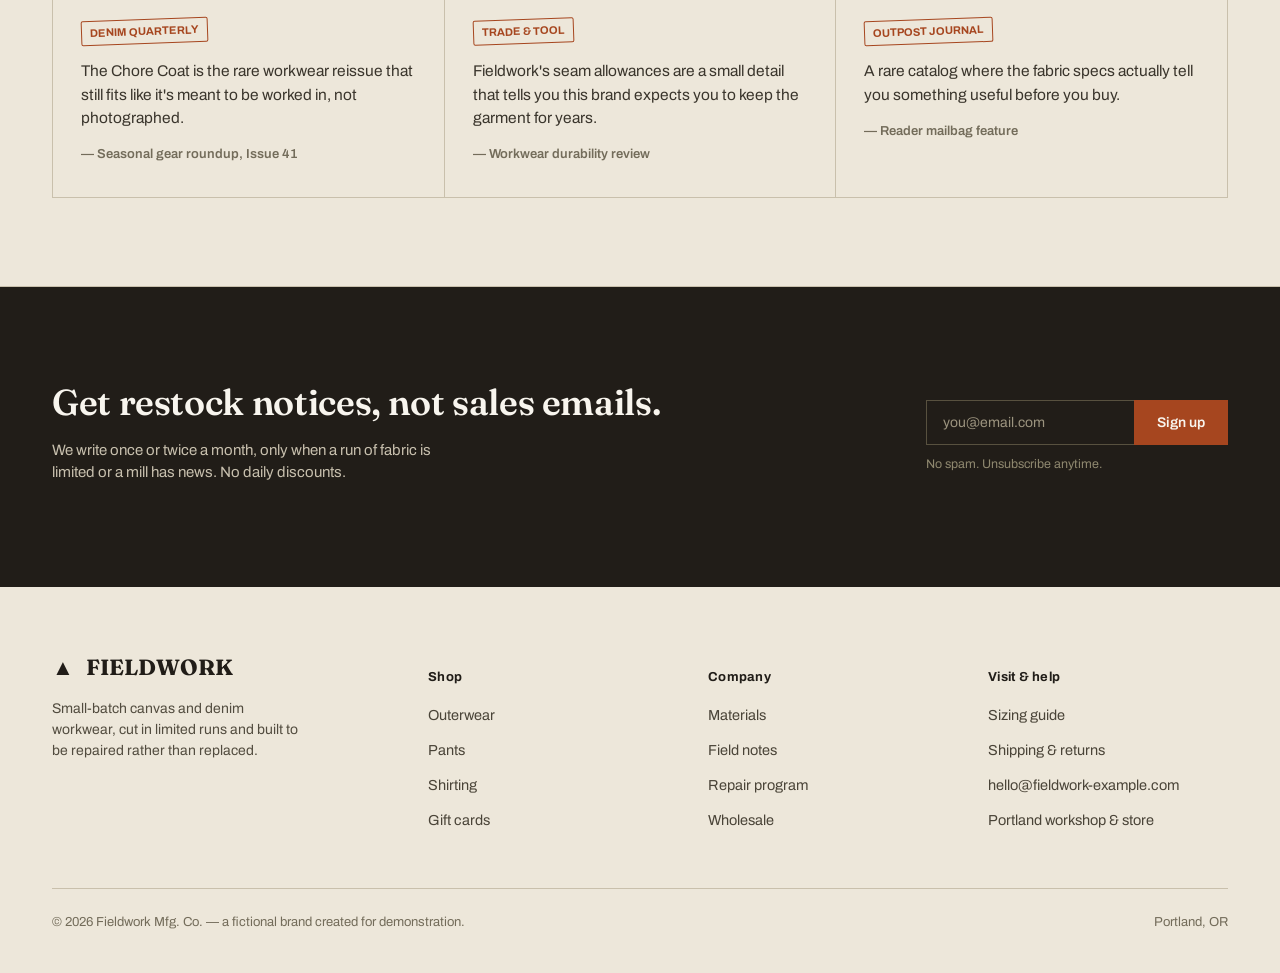
==== commit cc5a95e9: "changes" ====
--- a/index.html
+++ b/index.html
@@ -12,7 +12,7 @@
 </head>
 
 <body>
-
+<!-- davas -->
 
 <div class="announce">Fall restock is live — orders over $150 ship free, always repairable, always returnable within 60 days</div>
 
@@ -50,7 +50,7 @@
         <h1>Хотын хэв маяг<br>Өдөр тутмын тав тух<br>Чанартай сонголт</h1>
         <p class="lede">Өөрийн өнгө төрхөө илэрхийл. Өдөр бүр өөртөө итгэлтэй бай. </p>
         <div class="hero-ctas">
-          <a href="#collection" class="btn-primary">Бараа үзэх</a>
+          <a href="products.html" class="btn-primary">Бараа үзэх</a>
           <a href="#craft" class="btn-ghost">Одоо худалдаж авах</a>
         </div>
       </div>
@@ -71,188 +71,6 @@
     </div>
   </section>
 
-  <!-- COLLECTION -->
-  <section class="collection" id="collection">
-    <div class="wrap">
-      <div class="section-head">
-        <h2>Шинэ цуглуулга</h2>
-        <p>Six pieces, no seasonal filler. Every garment stays in the catalog until the fabric mill can no longer supply it.</p>
-      </div>
-
-    <div class="products-wrapper">
-      <button class="scroll-btn left" id="leftBtn">❮</button>
-      <div class="grid-products" id="productGrid">
-        <!-- Product 1 -->
-        <div class="card">
-          <div class="card-art">
-            <span class="code">FW-014</span>
-            <!-- <svg viewBox="0 0 120 120"><path d="M35 18 L20 30 L28 42 L35 36 L35 104 L85 104 L85 36 L92 42 L100 30 L85 18 L70 26 L50 26 Z"/><line x1="60" y1="30" x2="60" y2="104"/><path d="M35 36 L35 60 M85 36 L85 60"/><circle cx="45" cy="50" r="1.6"/><circle cx="45" cy="62" r="1.6"/></svg> -->
-             <img src="images/sw1.png" alt="Black Hoodie">
-          </div>
-          <div class="card-body">
-            <h3>Hoodie #1</h3>
-            <div class="card-meta"><span>Unisex</span></div>
-            <!-- <div class="card-meta"><span>Rust canvas</span><span>Unisex</span></div> -->
-            <p>Зузаан даавуун материалтай, өвөрмөц график хэвлэлтэй хар өнгийн худи. Өдөр тутмын болон streetwear хэв маягт тохиромжтой, биед эвтэйхэн өмсгөлтэй.</p>
-            <!-- <ul class="card-specs">
-              <li>12oz cotton canvas</li>
-              <li>Corozo buttons</li>
-              <li>4 pockets</li>
-            </ul> -->
-            <div class="sizes">
-              <span class="size">S</span>
-              <span class="size">M</span>
-              <span class="size">L</span>
-              <span class="size">XL</span>
-            </div>
-            <div class="card-foot">
-              <span class="price">75,000₮</span>
-              <button class="add-btn">Сагсанд хийх</button>
-            </div>
-          </div>
-        </div>
-
-        <!-- Product 2 -->
-        <div class="card">
-          <div class="card-art">
-            <span class="code">FW-021</span>
-            <!-- <svg viewBox="0 0 120 120"><path d="M40 15 L80 15 L84 30 L60 22 L36 30 Z"/><path d="M36 30 L20 100 L45 105 L52 45 L60 45 L68 45 L75 105 L100 100 L84 30 Z"/><line x1="60" y1="45" x2="60" y2="100"/></svg> -->
-            <img src="images/sw5.png" alt="Black Hoodie">
-          </div>
-          <div class="card-body">
-            <h3>Hoodie #2</h3>
-            <div class="card-meta"><span>Unisex</span></div>
-            <!-- <div class="card-meta"><span>Undyed duck</span><span>Unisex</span></div> -->
-            <!-- <ul class="card-specs">
-              <li>11oz duck canvas</li>
-              <li>Gusseted crotch</li>
-              <li>Hammer loop</li>
-            </ul> -->
-            <p>Зөөлөн хөвөн даавуун материалтай, дулаан хадгалах чадвартай худи. Энгийн бөгөөд цэвэрхэн загвар нь өдөр тутмын хэрэглээ болон хөнгөн спортын хувцаслалтад тохиромжтой.</p>
-            <div class="sizes">
-              <span class="size">S</span>
-              <span class="size">M</span>
-              <span class="size">L</span>
-              <span class="size">XL</span>
-            </div>
-            <div class="card-foot">
-              <span class="price">85,000₮</span>
-              <button class="add-btn">Сагсанд хийх</button>
-            </div>
-          </div>
-        </div>
-
-        <!-- Product 3 -->
-        
-        <div class="card">
-          <div class="card-art">
-            <span class="code">FW-032</span>
-            <img src="images/sw3.png" alt="Black Hoodie">
-          </div>
-          <div class="card-body">
-            <h3>Hoodie #3</h3>
-            <div class="card-meta"><span>Unisex</span></div>
-            <p>Ар талдаа том хэмжээний хэвлэлтэй, орчин үеийн загварын саарал худи. Тав тухтай эсгүүртэй бөгөөд сэрүүн улиралд өмсөхөд тохиромжтой.
-            <div class="sizes">
-              <span class="size">S</span>
-              <span class="size">M</span>
-              <span class="size">L</span>
-              <span class="size">XL</span>
-            </div>
-            </p>
-            <div class="card-foot">
-              <span class="price">95,000₮</span>
-              <button class="add-btn">Сагсанд хийх</button>
-            </div>
-          </div>
-        </div>
-
-        <!-- Product 4 -->
-        <div class="card">
-          <div class="card-art">
-            <span class="code">FW-008</span>
-            <!-- <svg viewBox="0 0 120 120"><path d="M42 20 L30 20 L18 34 L28 44 L42 36 L42 100 L78 100 L78 36 L92 44 L102 34 L90 20 L78 20 L70 28 L50 28 Z"/></svg> -->
-             <img src="images/sw4.png" alt="hoodie4">
-          </div>
-          <div class="card-body">
-            <h3>Hoodie #4</h3>
-            <div class="card-meta"><span>Unisex</span></div>
-            <!-- <ul class="card-specs">
-              <li>8oz cotton jersey</li>
-              <li>Chest pocket</li>
-              <li>Ribbed collar</li>
-            </ul> -->
-            <p>Зөөлөн хөвөн даавуун материалтай, дулаан хадгалах чадвартай худи. 
-              Энгийн бөгөөд цэвэрхэн загвар нь өдөр тутмын хэрэглээ болон хөнгөн спортын хувцаслалтад тохиромжтой.</p>
-            <div class="sizes">
-              <span class="size">S</span>
-              <span class="size">M</span>
-              <span class="size">L</span>
-              <span class="size">XL</span>
-            </div>
-            <div class="card-foot">
-              <span class="price">95,000₮</span>
-              <button class="add-btn">Сагсанд хийх</button>
-            </div>
-          </div>
-        </div>
-
-        <!-- Product 5 -->
-        <div class="card">
-          <div class="card-art">
-            <span class="code">FW-045</span>
-            <!-- <svg viewBox="0 0 120 120"><path d="M38 16 L82 16 L86 32 L60 24 L34 32 Z"/><path d="M34 32 L16 40 L24 56 L36 50 L28 104 L92 104 L84 50 L96 56 L104 40 L86 32 Z"/><line x1="60" y1="24" x2="60" y2="104" stroke-dasharray="2 3"/></svg> -->
-             <img src="images/sw5.png" alt="hoodie5">
-          </div>
-          <div class="card-body">
-            <h3>Hoodie #5</h3>
-            <div class="card-meta"><span>Unisex</span></div>
-            <p>Зөөлөн хөвөн даавуун материалтай, дулаан хадгалах чадвартай худи. Энгийн бөгөөд цэвэрхэн загвар нь өдөр тутмын хэрэглээ болон хөнгөн спортын хувцаслалтад тохиромжтой.</p>
-            <div class="sizes">
-              <span class="size">S</span>
-              <span class="size">M</span>
-              <span class="size">L</span>
-              <span class="size">XL</span>
-            </div>
-            <div class="card-foot">
-              <span class="price">95,000₮</span>
-              <button class="add-btn">Сагсанд хийх</button>
-            </div>
-          </div>
-        </div>
-
-        <!-- Product 6 -->
-        <div class="card">
-          <div class="card-art">
-            <span class="code">FW-052</span>
-            <!-- <svg viewBox="0 0 120 120"><path d="M40 18 L18 28 L26 42 L40 34 L40 102 L80 102 L80 34 L94 42 L102 28 L80 18 L66 26 L54 26 Z"/><path d="M40 34 L40 55 L80 55 L80 34"/></svg> -->
-             <img src="images/sw6.png" alt="hoodie6">
-          </div>
-          <div class="card-body">
-            <h3>Hoodie #6</h3>
-            <div class="card-meta"><span>Unisex</span></div>
-            <p>Зөөлөн хөвөн даавуун материалтай, дулаан хадгалах чадвартай худи. 
-              Энгийн бөгөөд цэвэрхэн загвар нь өдөр тутмын хэрэглээ болон хөнгөн спортын хувцаслалтад тохиромжтой.</p>
-            <div class="sizes">
-              <span class="size">S</span>
-              <span class="size">M</span>
-              <span class="size">L</span>
-              <span class="size">XL</span>
-            </div>
-            <div class="card-foot">
-              <span class="price">$158</span>
-              <button class="add-btn">Сагсанд хийх</button>
-            </div>
-          </div>
-        </div>
-      </div>
-      <button class="scroll-btn right" id="rightBtn">❯</button>
-    </div>
-    
-
-  </div>
-
-  </section>
 
   <!-- CRAFT / MATERIALS -->
   <section class="craft" id="craft">
--- a/style.css
+++ b/style.css
@@ -202,15 +202,17 @@
   .collection{border-bottom:1px solid var(--line);}
 
 
-  .products-wrapper {
+  .products-wrapper{
     position: relative;
-  }
+    width: 100%;
+    overflow: hidden;
+}
   .grid-products{
     display:flex; 
   }
   /* grid-template-columns:repeat(3,1fr); gap:28px; */
 
-  .grid-products {
+  .grid-products{
     display: flex;
     gap: 20px;
     overflow-x: auto;
@@ -218,35 +220,39 @@
     flex-wrap: nowrap;
     padding-bottom: 10px;
     scroll-behavior: smooth;
-  }
+
+    scrollbar-width: none;
+    -ms-overflow-style: none;
+}
 
   .grid-products .card {
     flex: 0 0 320px; /* card width */
   }
 
-  .scroll-btn {
+
+  .scroll-btn{
     position: absolute;
     top: 50%;
     transform: translateY(-50%);
-    width: 45px;
-    height: 45px;
+    width: 48px;
+    height: 48px;
     border: none;
     border-radius: 50%;
+    background: #fff;
+    color: #222;
+    font-size: 24px;
     cursor: pointer;
-    font-size: 24px;
-    z-index: 10;
-
-    background: white;
-    color: #222;
-    box-shadow: 0 2px 10px rgba(0,0,0,.15);
-  }
+    z-index: 999;
+    box-shadow: 0 4px 12px rgba(0,0,0,.15);
+  }
+
 
    .scroll-btn.left {
-    left: -20px;
+    left: 10px;
    }
 
   .scroll-btn.right {
-    right: -20px;
+    right: 10px;
   }
   .card{
     background:var(--bone);
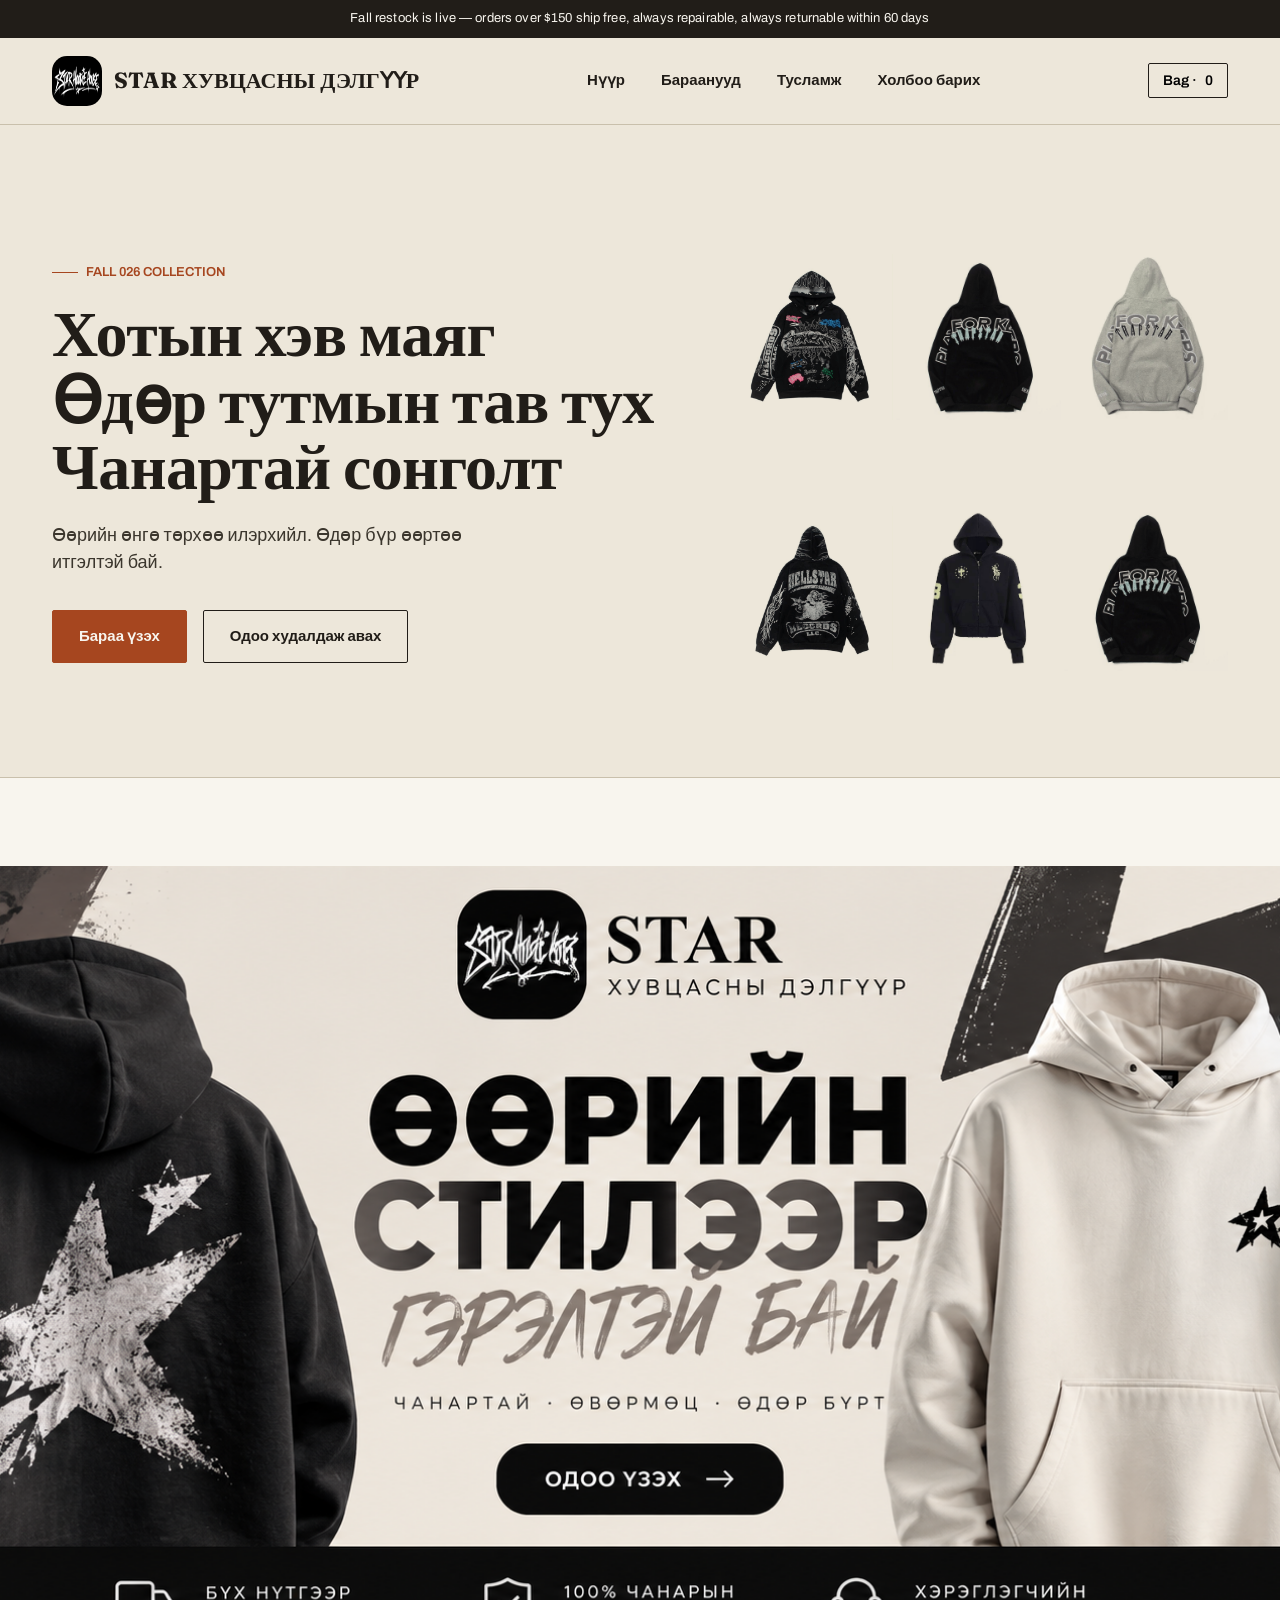
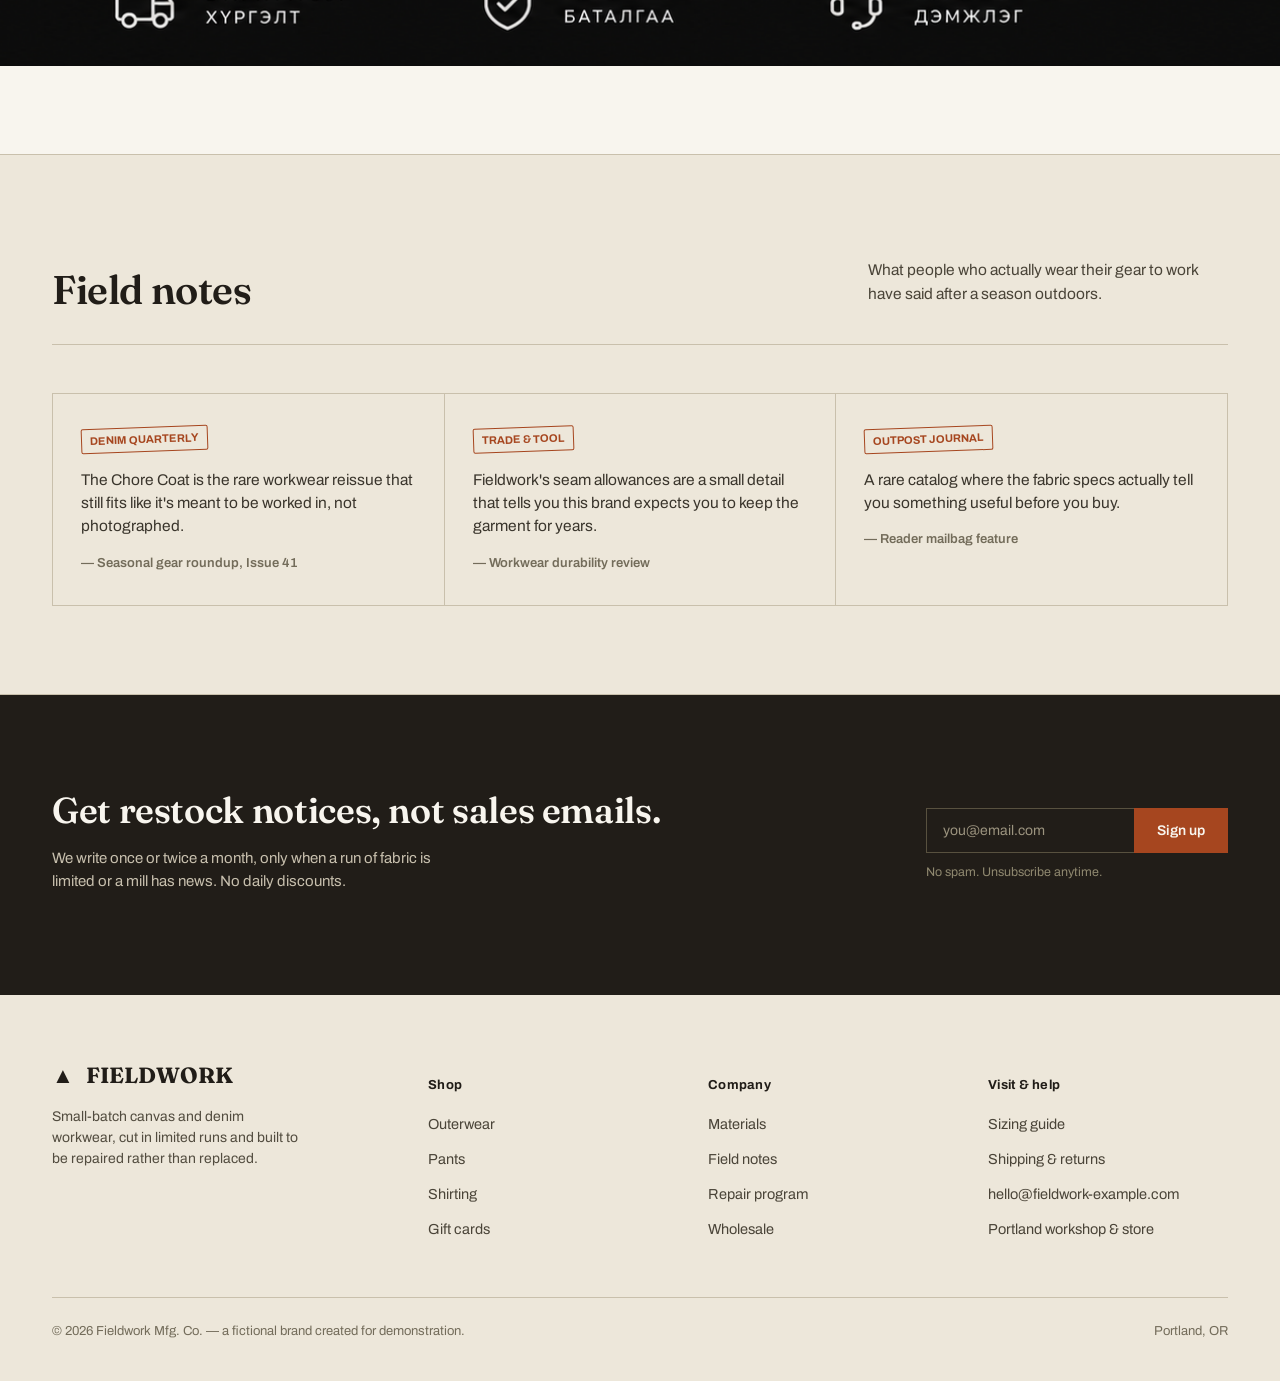
==== commit 1740cf5c: "last update" ====
--- a/index.html
+++ b/index.html
@@ -23,10 +23,10 @@
     <!-- LOGO: -->
      <a href="#top" class="logo"><img src="star-logo.jpeg" alt="Logo" class="logo-img">STAR ХУВЦАСНЫ ДЭЛГҮҮР</a>
     <nav class="nav-links" id="navLinks">
-      <a href="#collection">Нүүр</a>
-      <a href="#craft">Бараанууд</a>
+      <a href="index.html">Нүүр</a>
+      <a href="products.html">Бараанууд</a>
       <a href="#press">Тусламж</a>
-      <a href="#contact">Холбоо барих</a> 
+      <a href="contact.html">Холбоо барих</a> 
       <!-- &amp; contact-Demo -->
     </nav>
     <div class="nav-right">
@@ -74,20 +74,24 @@
 
   <!-- CRAFT / MATERIALS -->
   <section class="craft" id="craft">
-    <div class="wrap craft-grid">
-      <div>
+    <!-- <div class="wrap craft-grid"> -->
+      <!-- <div>
         <h2>Demo Demo Demo Demo Demo Demo Demo</h2>
         <p>DemoDemoDemoDemo</p>
         <p>DemoDemo</p>
+      </div> -->
+      <div class="background-pic-contact-page">
+        <img src="images/back-pic-banner.png" alt="background pic" class="background-pic-contact-page-pic">
       </div>
-      <table class="spec-table">
+     
+      <!-- <table class="spec-table">
         <tr><td>Canvas</td><td>12oz cotton duck, garment-dyed in small batches at Ridgeline Mill, sanforized to resist shrinkage.</td></tr>
         <tr><td>Denim</td><td>14oz raw selvedge, shuttle-loomed, chain-stitched hems that fade into a visible loop over time.</td></tr>
         <tr><td>Hardware</td><td>Solid brass and copper rivets from Anchor Hardware Co., corozo nut buttons in place of plastic.</td></tr>
         <tr><td>Stitching</td><td>Bar-tacked at every stress point, 1/2" seam allowance left in every garment for future let-out.</td></tr>
         <tr><td>Care</td><td>Cold wash, hang dry. Every garment ships with a repair card and a spare button sewn into the hem.</td></tr>
-      </table>
-    </div>
+      </table> -->
+    <!-- </div> -->
   </section>
 
   <!-- PRESS -->
--- a/style.css
+++ b/style.css
@@ -342,6 +342,7 @@
   .craft{
     border-bottom:1px solid var(--line);
     background:var(--bone);
+    
   }
   .craft-grid{
     display:grid; grid-template-columns:0.85fr 1.15fr; gap:64px; align-items:start;
@@ -416,3 +417,26 @@
   @media (max-width:760px){
     .foot-grid{grid-template-columns:1fr 1fr;}
   }
+
+.banner-pics {
+  display: flex;
+  color: blueviolet;
+}
+.banner-pic {
+  border: 2px solid black;  
+  width: 1800px;
+  height: 400px;
+  background: rgb(242, 192, 192);
+}
+.background-pic-contact-page {
+  width: 100%;
+  height: 800px; /* or whatever height the section is */
+    overflow: hidden;
+}
+.background-pic-contact-page-pic {
+  display: block;
+  width: 100%;
+  height: 100%;
+  object-fit: cover;
+
+}
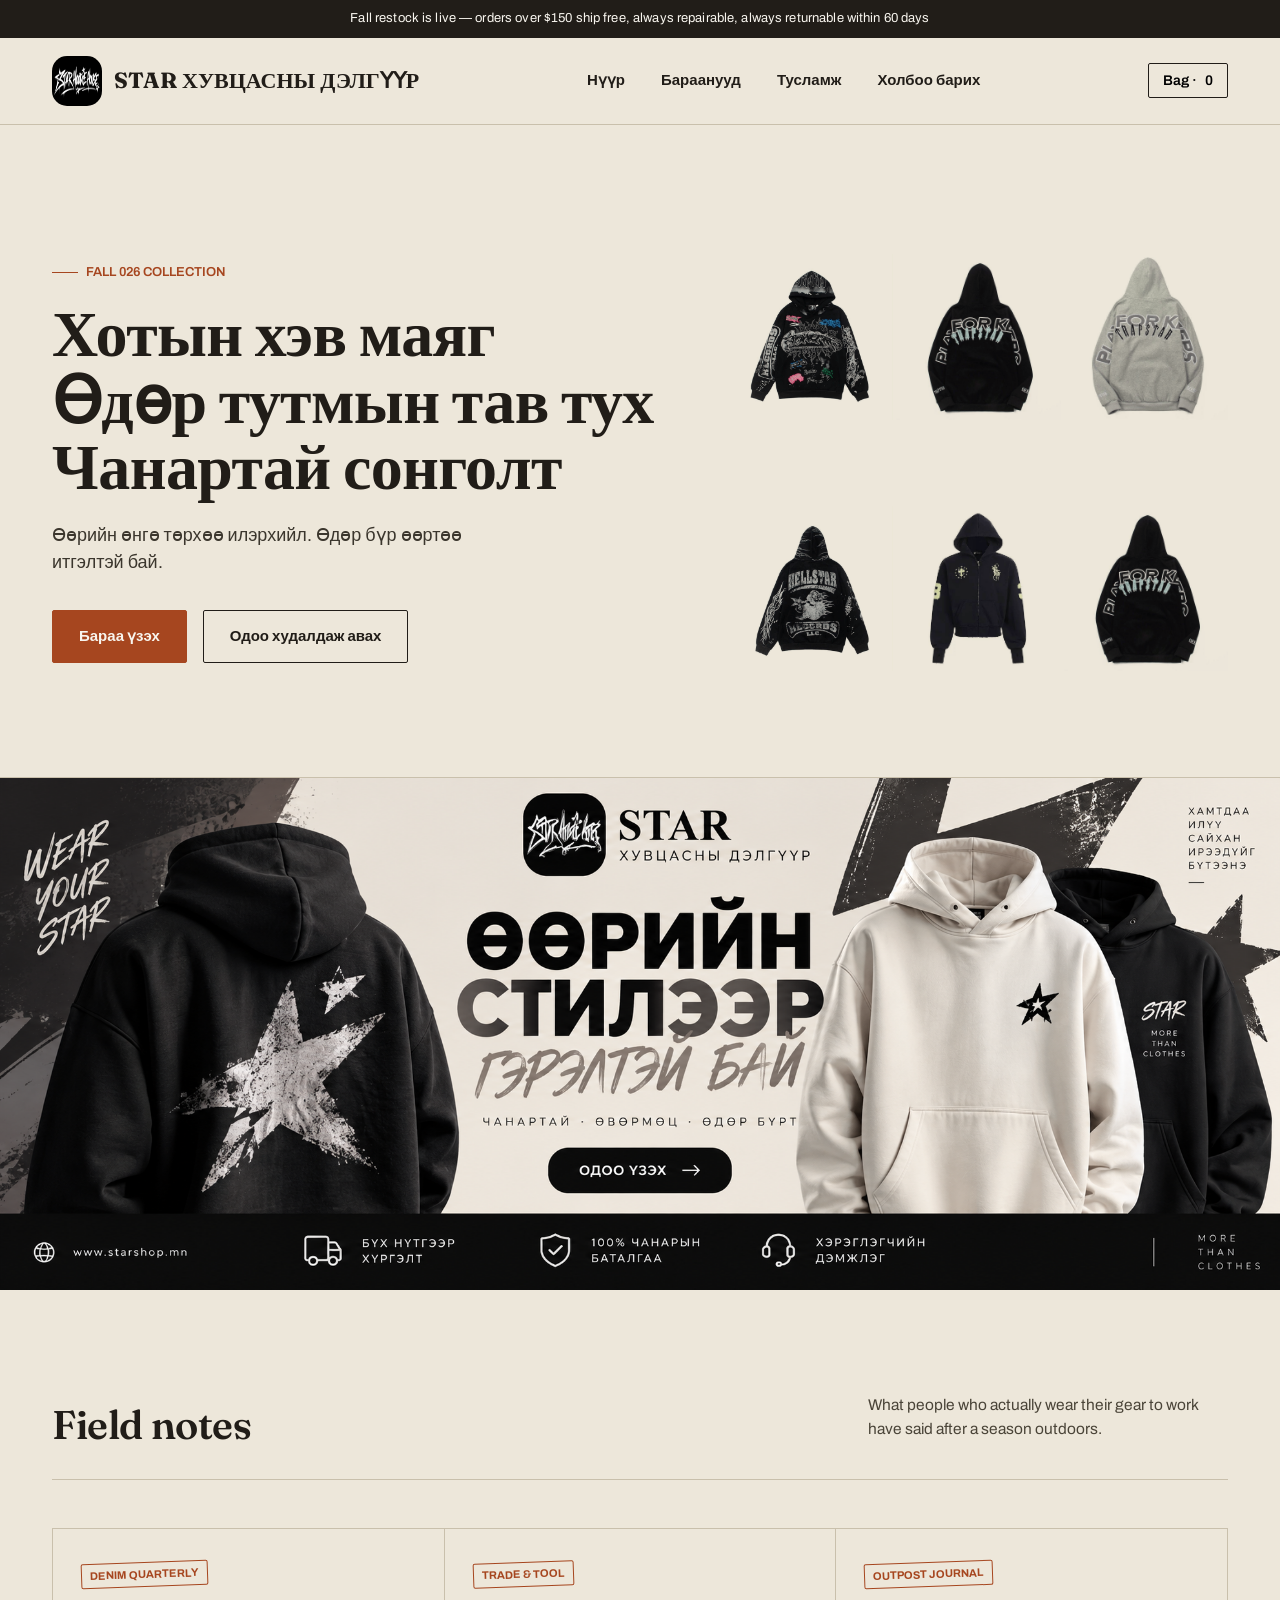
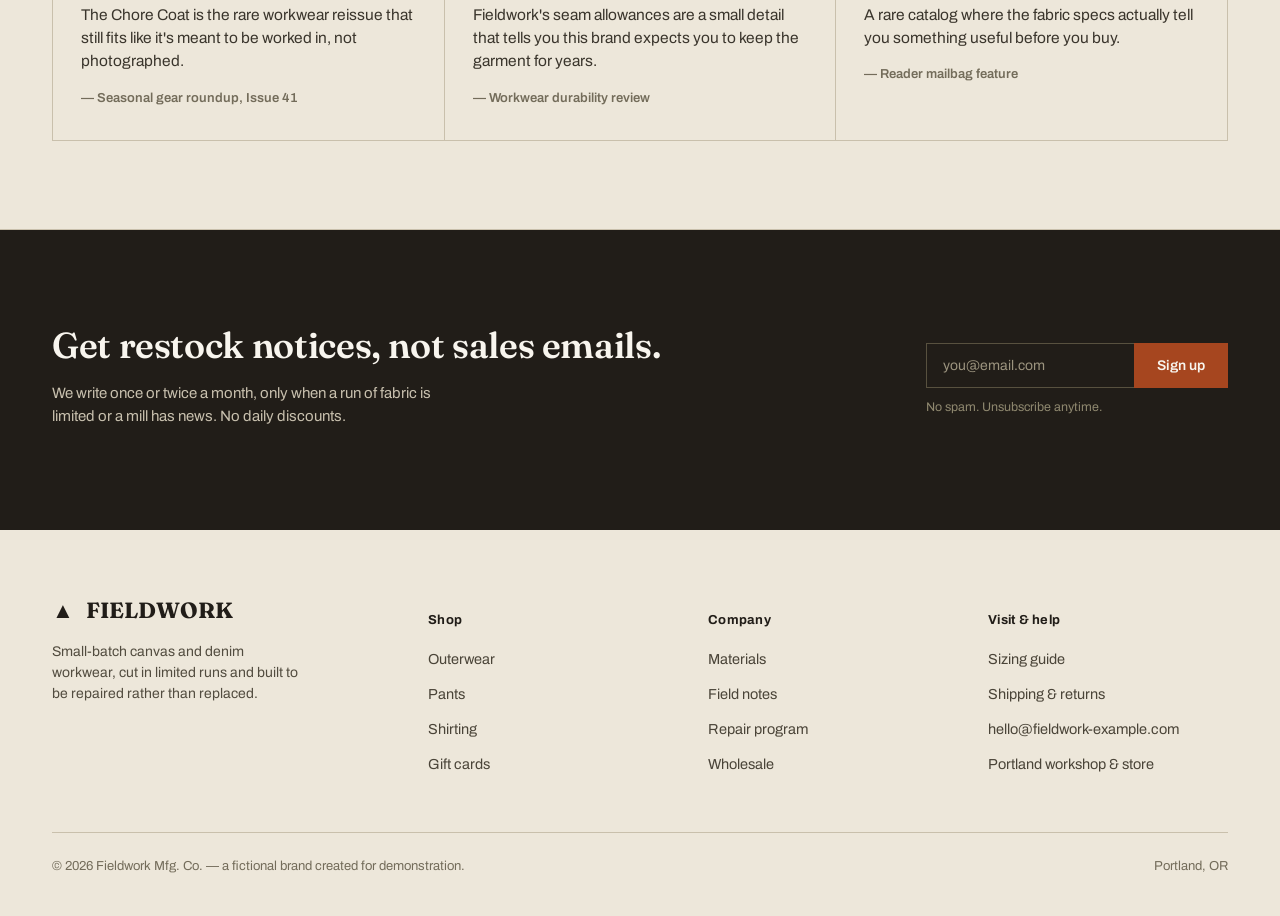
==== commit 1dc5f04d: "last update 2" ====
--- a/index.html
+++ b/index.html
@@ -73,7 +73,7 @@
 
 
   <!-- CRAFT / MATERIALS -->
-  <section class="craft" id="craft">
+  <!-- <section class="craft" id="craft"> -->
     <!-- <div class="wrap craft-grid"> -->
       <!-- <div>
         <h2>Demo Demo Demo Demo Demo Demo Demo</h2>
@@ -92,7 +92,7 @@
         <tr><td>Care</td><td>Cold wash, hang dry. Every garment ships with a repair card and a spare button sewn into the hem.</td></tr>
       </table> -->
     <!-- </div> -->
-  </section>
+  <!-- </section> -->
 
   <!-- PRESS -->
   <section class="press" id="press">
--- a/style.css
+++ b/style.css
@@ -342,6 +342,7 @@
   .craft{
     border-bottom:1px solid var(--line);
     background:var(--bone);
+    background-color: #4a4438;
     
   }
   .craft-grid{
@@ -357,6 +358,38 @@
     width:34%; font-weight:600; color:var(--ink);
   }
   .spec-table td:last-child{color:#544e40;}
+  /* .banner-pics {
+    display: flex;
+    color: blueviolet;
+  }
+  .banner-pic {
+    border: 2px solid black;  
+    width: 1800px;
+    height: 400px;
+    background: rgb(242, 192, 192);
+  }
+  .background-pic-contact-page {
+    width: 100%;
+    height: 800px; /* or whatever height the section is */
+      /* overflow: hidden;
+  }
+  .background-pic-contact-page-pic {
+    display: block;
+    width: 100%;
+    height: 100%;
+    object-fit: cover;
+  
+  } */ *
+  .background-pic-contact-page {
+    width: 100%;
+    overflow: hidden;
+  }
+
+  .background-pic-contact-page-pic {
+    width: 100%;
+    height: auto;
+    display: block;
+  }
 
   /* ---------- Press ---------- */
   .press{border-bottom:1px solid var(--line);}
@@ -418,25 +451,4 @@
     .foot-grid{grid-template-columns:1fr 1fr;}
   }
 
-.banner-pics {
-  display: flex;
-  color: blueviolet;
-}
-.banner-pic {
-  border: 2px solid black;  
-  width: 1800px;
-  height: 400px;
-  background: rgb(242, 192, 192);
-}
-.background-pic-contact-page {
-  width: 100%;
-  height: 800px; /* or whatever height the section is */
-    overflow: hidden;
-}
-.background-pic-contact-page-pic {
-  display: block;
-  width: 100%;
-  height: 100%;
-  object-fit: cover;
-
-}
+
